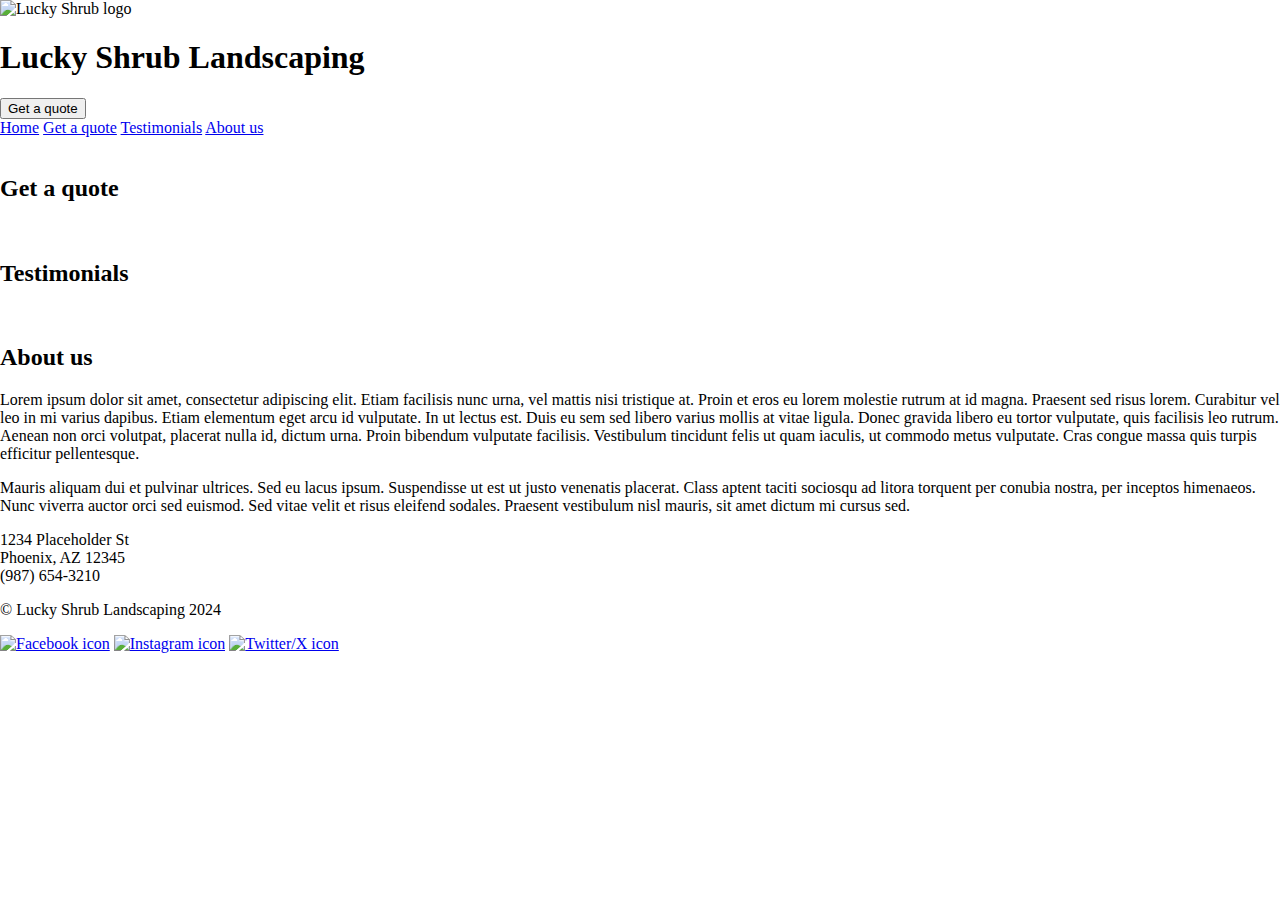
==== index.html @ db033210 "Add placeholder content" ====
<!DOCTYPE html>
<html lang="en">
<head>
    <meta charset="UTF-8">
    <meta name="viewport" content="width=device-width, initial-scale=1.0">
    <title>Lucky Shrub Landscaping</title>
    <link rel="stylesheet" href="style.css">
</head>
<body>
    <header>
        <img src="" alt="Lucky Shrub logo" class="logoImg">
        <h1>Lucky Shrub Landscaping</h1>
        <button>Get a quote</button>
        <nav>
            <a href="index.html">Home</a>
            <a href="quote.html">Get a quote</a>
            <a href="testimonials.html">Testimonials</a>
            <a href="about.html">About us</a>
        </nav>
    </header>
    <div class="container">
        <div class="card">
            <img src="" alt="" class="cardImg">
            <h2>Get a quote</h2>
        </div>
        <div class="card">
            <img src="" alt="" class="cardImg">
            <h2>Testimonials</h2>
        </div>
        <div class="card">
            <img src="" alt="" class="cardImg">
            <h2>About us</h2>
        </div>
        <div class="innerContainer">
            <p>
                Lorem ipsum dolor sit amet, consectetur adipiscing elit. Etiam facilisis nunc urna, vel mattis nisi tristique at. Proin et eros eu lorem molestie rutrum at id magna. Praesent sed risus lorem. Curabitur vel leo in mi varius dapibus. Etiam elementum eget arcu id vulputate. In ut lectus est. Duis eu sem sed libero varius mollis at vitae ligula. Donec gravida libero eu tortor vulputate, quis facilisis leo rutrum. Aenean non orci volutpat, placerat nulla id, dictum urna. Proin bibendum vulputate facilisis. Vestibulum tincidunt felis ut quam iaculis, ut commodo metus vulputate. Cras congue massa quis turpis efficitur pellentesque.
            </p>
            <p>
                Mauris aliquam dui et pulvinar ultrices. Sed eu lacus ipsum. Suspendisse ut est ut justo venenatis placerat. Class aptent taciti sociosqu ad litora torquent per conubia nostra, per inceptos himenaeos. Nunc viverra auctor orci sed euismod. Sed vitae velit et risus eleifend sodales. Praesent vestibulum nisl mauris, sit amet dictum mi cursus sed.
            </p>
        </div>
    </div>
    <footer>
        <p>1234 Placeholder St<br />
            Phoenix, AZ 12345<br />
            (987) 654-3210
        </p>
        <p>&copy Lucky Shrub Landscaping 2024</p>
        <div class="socialMedia">
            <a href="http://www.facebook.com"><img src="" alt="Facebook icon" class="socialIcon"></a>
            <a href="http://www.instagram.com"><img src="" alt="Instagram icon" class="socialIcon"></a>
            <a href="http://www.x.com"><img src="" alt="Twitter/X icon" class="socialIcon"></a>
        </div>
    </footer>

    <script src="script.js"></script>
</body>
</html>
---- style.css ----
* {
  box-sizing: border-box;
}

body {
  margin: 0;
  min-height: 100vh;
}
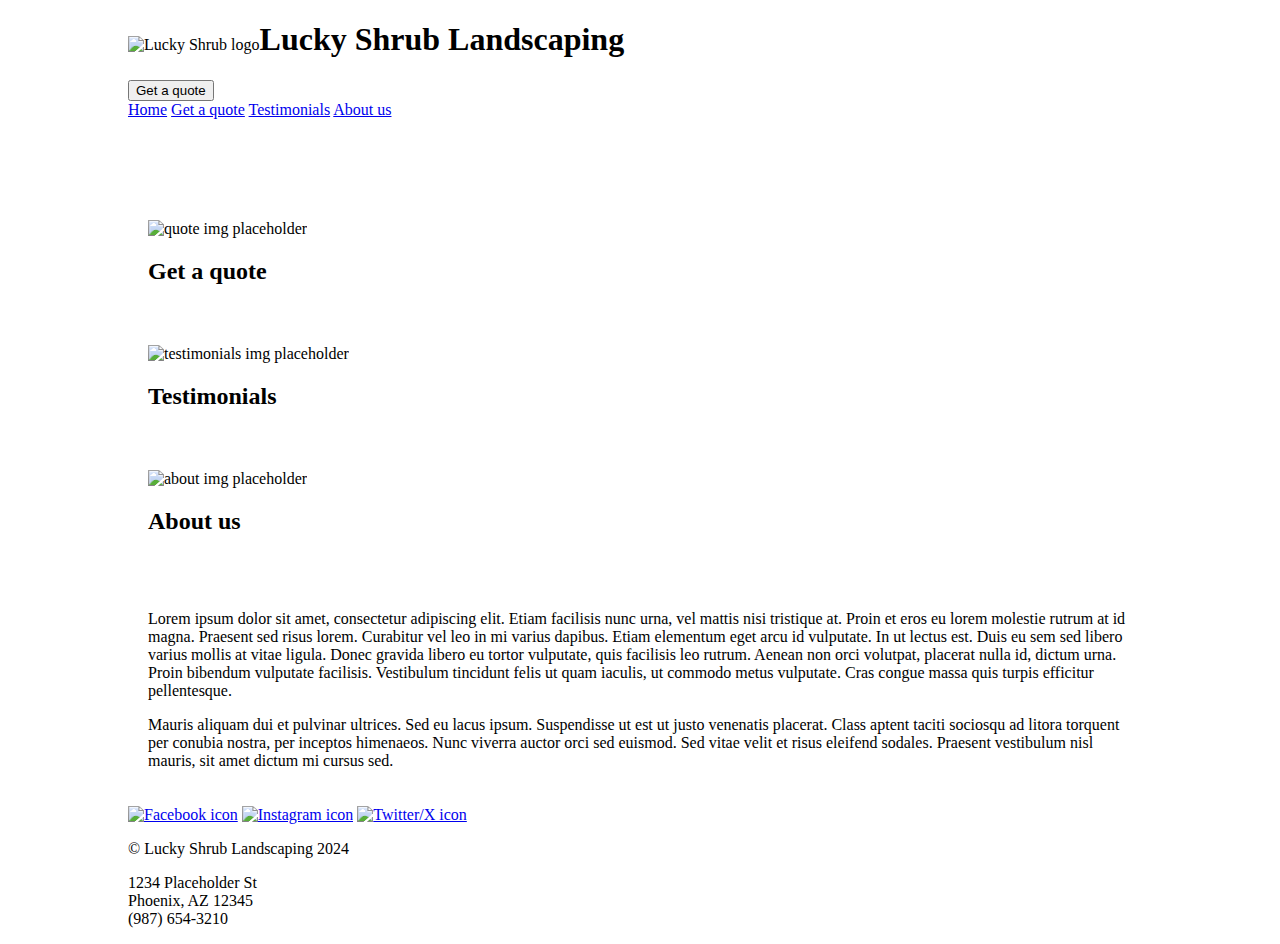
==== commit 0372c51e: "Add layout styling" ====
--- a/index.html
+++ b/index.html
@@ -8,28 +8,34 @@
 </head>
 <body>
     <header>
-        <img src="" alt="Lucky Shrub logo" class="logoImg">
-        <h1>Lucky Shrub Landscaping</h1>
-        <button>Get a quote</button>
-        <nav>
-            <a href="index.html">Home</a>
-            <a href="quote.html">Get a quote</a>
-            <a href="testimonials.html">Testimonials</a>
-            <a href="about.html">About us</a>
-        </nav>
+        <div class="logo">
+            <img src="" alt="Lucky Shrub logo" class="logoImg">
+            <h1>Lucky Shrub Landscaping</h1>
+        </div>
+        <div class="navigation">
+            <button>Get a quote</button>
+            <nav>
+                <a href="index.html">Home</a>
+                <a href="quote.html">Get a quote</a>
+                <a href="testimonials.html">Testimonials</a>
+                <a href="about.html">About us</a>
+            </nav>
+        </div>
     </header>
     <div class="container">
-        <div class="card">
-            <img src="" alt="" class="cardImg">
-            <h2>Get a quote</h2>
-        </div>
-        <div class="card">
-            <img src="" alt="" class="cardImg">
-            <h2>Testimonials</h2>
-        </div>
-        <div class="card">
-            <img src="" alt="" class="cardImg">
-            <h2>About us</h2>
+        <div class="cardBox">
+            <div class="card">
+                <img src="" alt="quote img placeholder" class="cardImg">
+                <h2>Get a quote</h2>
+            </div>
+            <div class="card">
+                <img src="" alt="testimonials img placeholder" class="cardImg">
+                <h2>Testimonials</h2>
+            </div>
+            <div class="card">
+                <img src="" alt="about img placeholder" class="cardImg">
+                <h2>About us</h2>
+            </div>
         </div>
         <div class="innerContainer">
             <p>
@@ -41,15 +47,17 @@
         </div>
     </div>
     <footer>
-        <p>1234 Placeholder St<br />
-            Phoenix, AZ 12345<br />
-            (987) 654-3210
-        </p>
-        <p>&copy Lucky Shrub Landscaping 2024</p>
         <div class="socialMedia">
             <a href="http://www.facebook.com"><img src="" alt="Facebook icon" class="socialIcon"></a>
             <a href="http://www.instagram.com"><img src="" alt="Instagram icon" class="socialIcon"></a>
             <a href="http://www.x.com"><img src="" alt="Twitter/X icon" class="socialIcon"></a>
+        </div>
+        <div class="footerText">
+            <p>&copy Lucky Shrub Landscaping 2024</p>
+            <p>1234 Placeholder St<br />
+                Phoenix, AZ 12345<br />
+                (987) 654-3210
+            </p>
         </div>
     </footer>
 
--- a/style.css
+++ b/style.css
@@ -7,3 +7,41 @@
   margin: 0;
   min-height: 100vh;
 }
+
+header{
+  height: 200px;
+  width: 80%;
+  max-width: 1200px;
+  margin: 0 auto;
+}
+.logo{
+  display: flex;
+  align-items: baseline;
+}
+
+.container{
+  width: 100%;
+  display: flex;
+  flex-direction: column;
+  align-items: center;
+}
+
+.innerContainer{
+  width: 80%;
+  max-width: 1200px;
+  padding: 20px;
+}
+
+.cardBox{
+  width: 80%;
+  max-width: 1200px;
+}
+.card{
+  padding: 20px;
+}
+
+footer{
+  width: 80%;
+  max-width: 1200px;
+  margin: 0 auto;
+}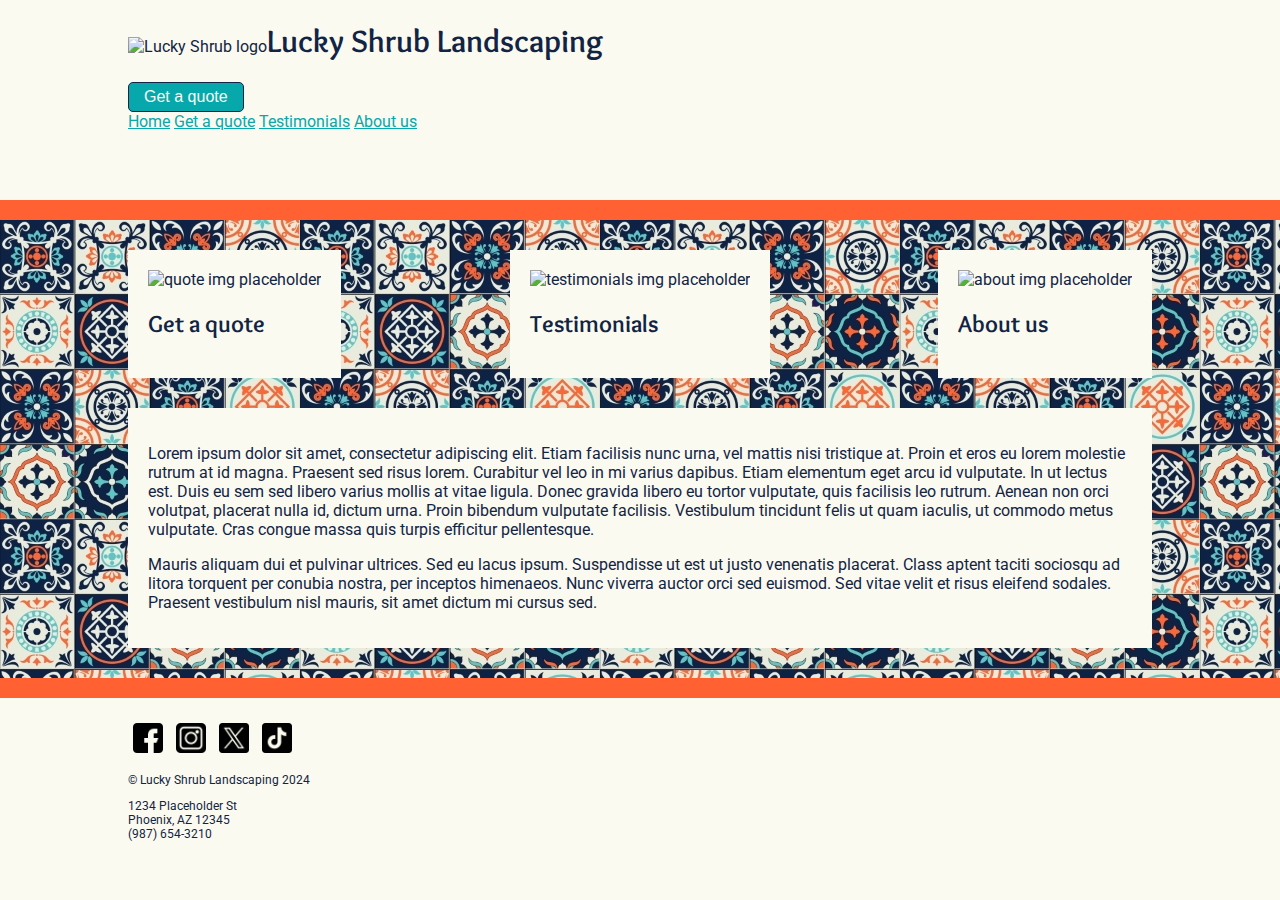
==== commit 90d63e65: "Footer styling" ====
--- a/index.html
+++ b/index.html
@@ -48,9 +48,10 @@
     </div>
     <footer>
         <div class="socialMedia">
-            <a href="http://www.facebook.com"><img src="" alt="Facebook icon" class="socialIcon"></a>
-            <a href="http://www.instagram.com"><img src="" alt="Instagram icon" class="socialIcon"></a>
-            <a href="http://www.x.com"><img src="" alt="Twitter/X icon" class="socialIcon"></a>
+            <a href="http://www.facebook.com"><img src="images/icons/facebook.png" alt="Facebook icon" class="socialIcon"></a>
+            <a href="http://www.instagram.com"><img src="images/icons/instagram.png" alt="Instagram icon" class="socialIcon"></a>
+            <a href="http://www.x.com"><img src="images/icons/twitter.png" alt="Twitter/X icon" class="socialIcon"></a>
+            <a href="http://www.tiktok.com"><img src="images/icons/tiktok.png" alt="TikTok icon" class="socialIcon"></a>
         </div>
         <div class="footerText">
             <p>&copy Lucky Shrub Landscaping 2024</p>
--- a/style.css
+++ b/style.css
@@ -1,4 +1,11 @@
+@import url('https://fonts.googleapis.com/css2?family=Overlock&family=Roboto&display=swap');
 
+:root{
+  --cream: #fafaf1;
+  --navy: #122443;
+  --red: #FF6132;
+  --teal: #07a8ab;
+}
 * {
   box-sizing: border-box;
 }
@@ -6,6 +13,28 @@
 body {
   margin: 0;
   min-height: 100vh;
+  background-color: var(--cream);
+  color: var(--navy);
+  font-family: "Roboto", Helvetica, Arial, sans-serif;
+}
+h1, h2, h3, h4, h5, h6{
+  font-family: "Overlock", Helvetica, Arial, sans-serif;
+  font-weight: bold;
+}
+a{
+  color: var(--teal);
+}
+button{
+  background-color: var(--teal);
+  color: var(--cream);
+  border: none;
+  border-radius: 5px;
+  border: 1px solid var(--navy);
+  font-size: 1em;
+  padding: 5px 15px;
+}
+button:hover, button:active{
+  background-color: var(--red);
 }
 
 header{
@@ -24,24 +53,129 @@
   display: flex;
   flex-direction: column;
   align-items: center;
+  background: var(--cream) url("images/tiles.jpg") repeat;
+  border-top: 20px solid var(--red);
+  border-bottom: 20px solid var(--red);
 }
-
 .innerContainer{
   width: 80%;
   max-width: 1200px;
   padding: 20px;
+  background-color: var(--cream);
+  margin: 30px;
 }
 
+/* Index page styling */
 .cardBox{
   width: 80%;
   max-width: 1200px;
 }
 .card{
   padding: 20px;
+  background-color: var(--cream);
+  margin: 30px 0;
+}
+.card:last-child{
+  margin-bottom: 0;
+}
+
+/* Quote page styling */
+form{
+  width: 100%;
+  max-width: 850px;
+}
+.formList div{
+  padding: 8px 15px;
+}
+form input{
+  width: 100%;
+}
+#description{
+  width: 100%;
+  height: 100px;
+}
+#zip{
+  width: 80%;
+}
+.smInput{
+  display: grid;
+  grid-template-columns: 60% 40%;
+  column-gap: 10px;
+  justify-content: center;
+  align-items: baseline;
+}
+.smInput div{
+  padding: 0;
+}
+.required{
+  color: var(--red);
+}
+.formList button{
+  width: 100px;
+  margin: 20px;
 }
 
 footer{
   width: 80%;
   max-width: 1200px;
   margin: 0 auto;
+  padding-top: 20px;
+}
+.socialIcon{
+  height: 30px;
+  margin: 5px;
+}
+
+@media screen and (min-width: 600px){
+  /* Index page styling */
+  .cardBox{
+    display: flex;
+    justify-content: space-between;
+  }
+  .card{
+    margin: 30px 30px 0 30px;
+  }
+  .card:first-child{
+    margin-left: 0;
+  }
+  .card:last-child{
+    margin-right: 0;
+  }
+
+  /* About page styling */
+  .gridBox{
+    display: grid;
+    grid-template-columns: auto auto;
+  }
+  .g3{
+    grid-column: span 2;
+  }
+
+  /* Quote page styling */
+  .formList{
+    display: grid;
+    grid-template-columns: 50% 50%;
+    justify-content: center;
+    align-items: baseline;
+  }
+  .wideInput{
+    grid-column: span 2;
+  }
+
+  footer{
+    font-size: 0.75em;
+  }
+}
+
+@media screen and (min-width: 1000px){
+  /* About page styling */
+  .g1{
+    grid-area: 1 / 2 / 2 / 3;
+  }
+  .g2{
+    grid-area: 2 / 2 / 3 / 3;
+  }
+  .g3{
+    grid-area: 1 / 1 / 3 / 2;
+  }
 }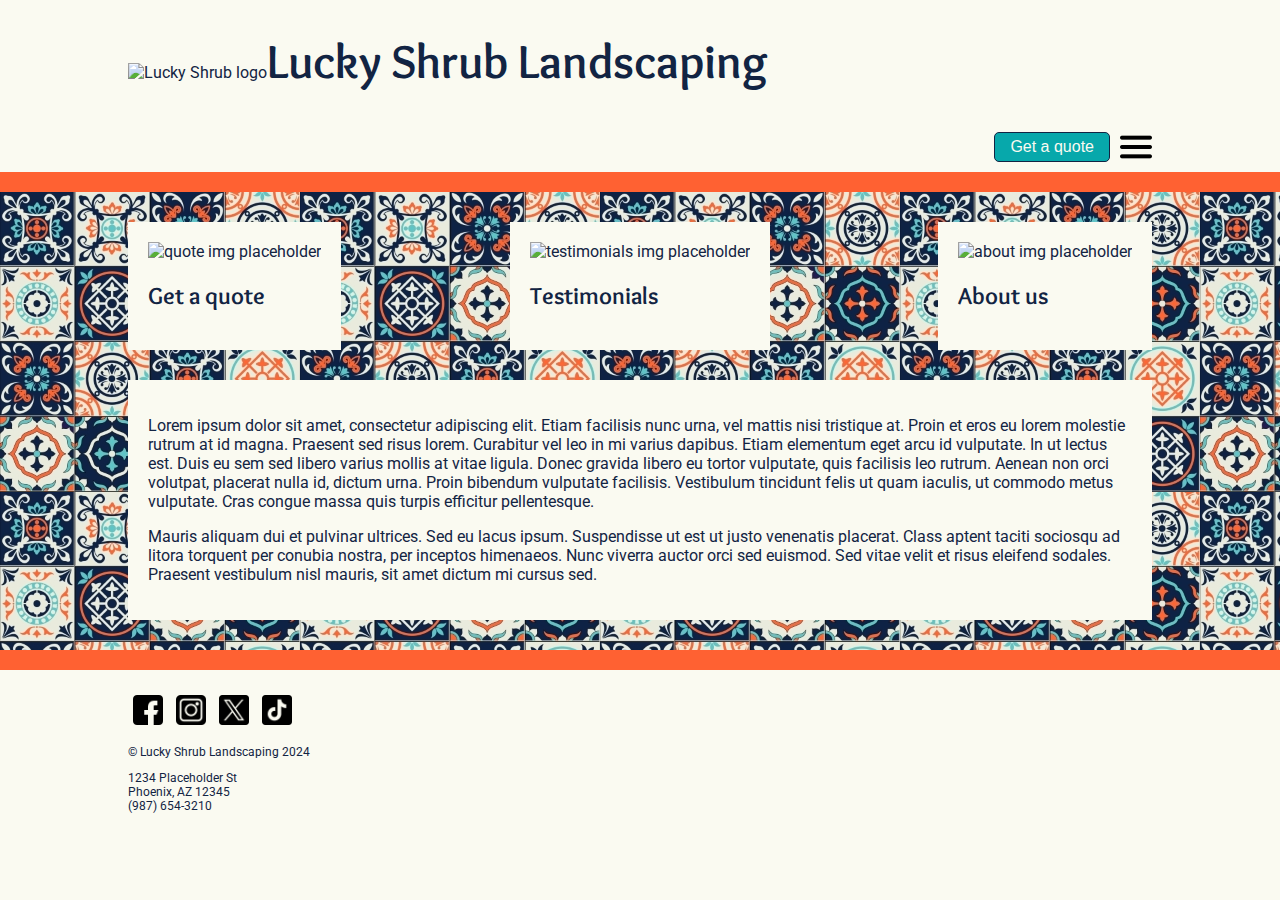
==== commit b34997c1: "Create hamburger dropdown menu" ====
--- a/index.html
+++ b/index.html
@@ -9,17 +9,18 @@
 <body>
     <header>
         <div class="logo">
-            <img src="" alt="Lucky Shrub logo" class="logoImg">
+            <img src="" alt="Lucky Shrub logo" id="logoImg">
             <h1>Lucky Shrub Landscaping</h1>
         </div>
-        <div class="navigation">
-            <button>Get a quote</button>
-            <nav>
-                <a href="index.html">Home</a>
-                <a href="quote.html">Get a quote</a>
-                <a href="testimonials.html">Testimonials</a>
-                <a href="about.html">About us</a>
-            </nav>
+        <div class="nav">
+            <a href="quote.html"><button>Get a quote</button></a>
+            <img src="images/icons/menu-burger.png" id="menuIcon" alt="navigation menu">
+        </div>
+        <div class="navDropdown">
+            <a href="index.html">Home</a>
+            <a href="quote.html">Get a quote</a>
+            <a href="testimonials.html">Testimonials</a>
+            <a href="about.html">About us</a>
         </div>
     </header>
     <div class="container">
@@ -62,6 +63,7 @@
         </div>
     </footer>
 
+    <script src="https://ajax.googleapis.com/ajax/libs/jquery/3.7.1/jquery.min.js"></script>
     <script src="script.js"></script>
 </body>
 </html>--- a/style.css
+++ b/style.css
@@ -38,7 +38,6 @@
 }
 
 header{
-  height: 200px;
   width: 80%;
   max-width: 1200px;
   margin: 0 auto;
@@ -46,6 +45,40 @@
 .logo{
   display: flex;
   align-items: baseline;
+}
+.logo h1{
+  font-size: 3em;
+}
+
+.nav{
+  display: flex;
+  align-items: center;
+  justify-content: right;
+}
+.navDropdown{
+  display: none;
+  background-color: var(--cream);
+  text-align: right;
+}
+.active{
+  display: block;
+}
+.navDropdown a{
+  display: block;
+  font-size: 1.25em;
+  text-decoration: none;
+  color: var(--navy);
+  padding: 8px 0;
+  border-top: 1px solid var(--red);
+}
+.navDropdown a:hover, .navDropdown a:active{
+  color: var(--teal);
+}
+.nav button{
+  margin: 10px;
+}
+#menuIcon{
+  cursor: pointer;
 }
 
 .container{
@@ -73,10 +106,7 @@
 .card{
   padding: 20px;
   background-color: var(--cream);
-  margin: 30px 0;
-}
-.card:last-child{
-  margin-bottom: 0;
+  margin-top: 30px;
 }
 
 /* Quote page styling */
@@ -132,14 +162,11 @@
     display: flex;
     justify-content: space-between;
   }
-  .card{
-    margin: 30px 30px 0 30px;
-  }
   .card:first-child{
-    margin-left: 0;
+    margin-right: 30px;
   }
   .card:last-child{
-    margin-right: 0;
+    margin-left: 30px;
   }
 
   /* About page styling */
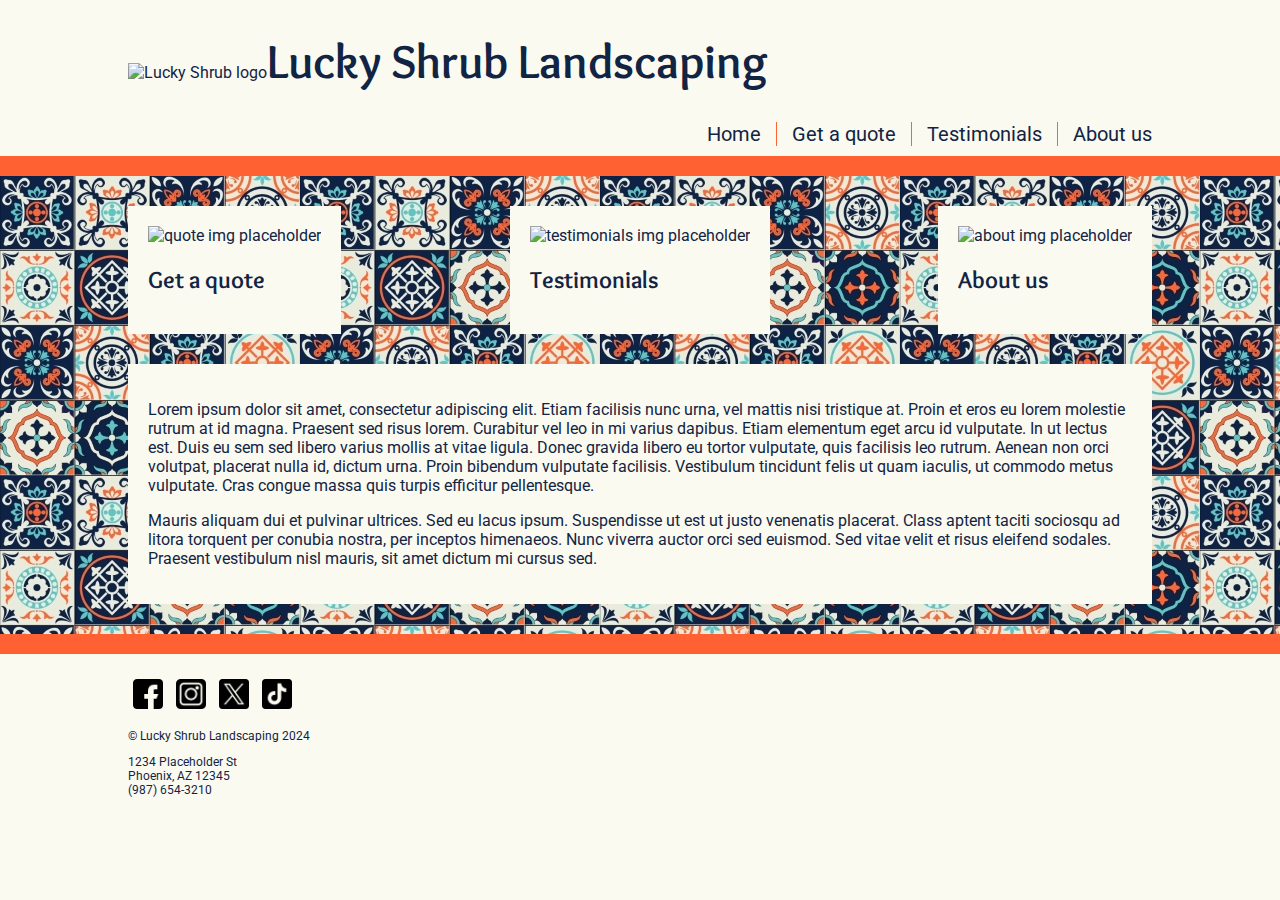
==== commit 4482149d: "Fix home page link styling" ====
--- a/index.html
+++ b/index.html
@@ -26,16 +26,16 @@
     <div class="container">
         <div class="cardBox">
             <div class="card">
-                <img src="" alt="quote img placeholder" class="cardImg">
-                <h2>Get a quote</h2>
+                <a href="quote.html"><img src="" alt="quote img placeholder" class="cardImg"></a>
+                <a href="quote.html"><h2>Get a quote</h2></a>
             </div>
             <div class="card">
-                <img src="" alt="testimonials img placeholder" class="cardImg">
-                <h2>Testimonials</h2>
+                <a href="testimonials.html"><img src="" alt="testimonials img placeholder" class="cardImg"></a>
+                <a href="testimonials.html"><h2>Testimonials</h2></a>
             </div>
             <div class="card">
-                <img src="" alt="about img placeholder" class="cardImg">
-                <h2>About us</h2>
+                <a href="about.html"><img src="" alt="about img placeholder" class="cardImg"></a>
+                <a href="about.html"><h2>About us</h2></a>
             </div>
         </div>
         <div class="innerContainer">
--- a/style.css
+++ b/style.css
@@ -32,6 +32,7 @@
   border: 1px solid var(--navy);
   font-size: 1em;
   padding: 5px 15px;
+  cursor: pointer;
 }
 button:hover, button:active{
   background-color: var(--red);
@@ -50,6 +51,7 @@
   font-size: 3em;
 }
 
+/* Navigation */
 .nav{
   display: flex;
   align-items: center;
@@ -108,6 +110,13 @@
   background-color: var(--cream);
   margin-top: 30px;
 }
+.card a{
+  color: var(--navy);
+  text-decoration: none;
+}
+.card a:hover, .card a:active{
+  color: var(--teal);
+}
 
 /* Quote page styling */
 form{
@@ -157,6 +166,24 @@
 }
 
 @media screen and (min-width: 600px){
+  /* Navigation */
+  .active{
+    display: flex;
+    flex-direction: row;
+    justify-content: right;
+    margin-bottom: 10px;
+  }
+  .navDropdown a{
+    display: inline-block;
+    border-top: 0;
+    border-right: 1px solid var(--red);
+    padding: 0 15px;
+  }
+  .navDropdown a:last-child{
+    border-right: 0;
+    padding-right: 0;
+  }
+
   /* Index page styling */
   .cardBox{
     display: flex;
@@ -195,6 +222,17 @@
 }
 
 @media screen and (min-width: 1000px){
+  /* Navigation */
+  .nav{
+    display: none;
+  }
+  .navDropdown{
+    display: flex;
+    flex-direction: row;
+    justify-content: right;
+    margin-bottom: 10px;
+  }
+
   /* About page styling */
   .g1{
     grid-area: 1 / 2 / 2 / 3;
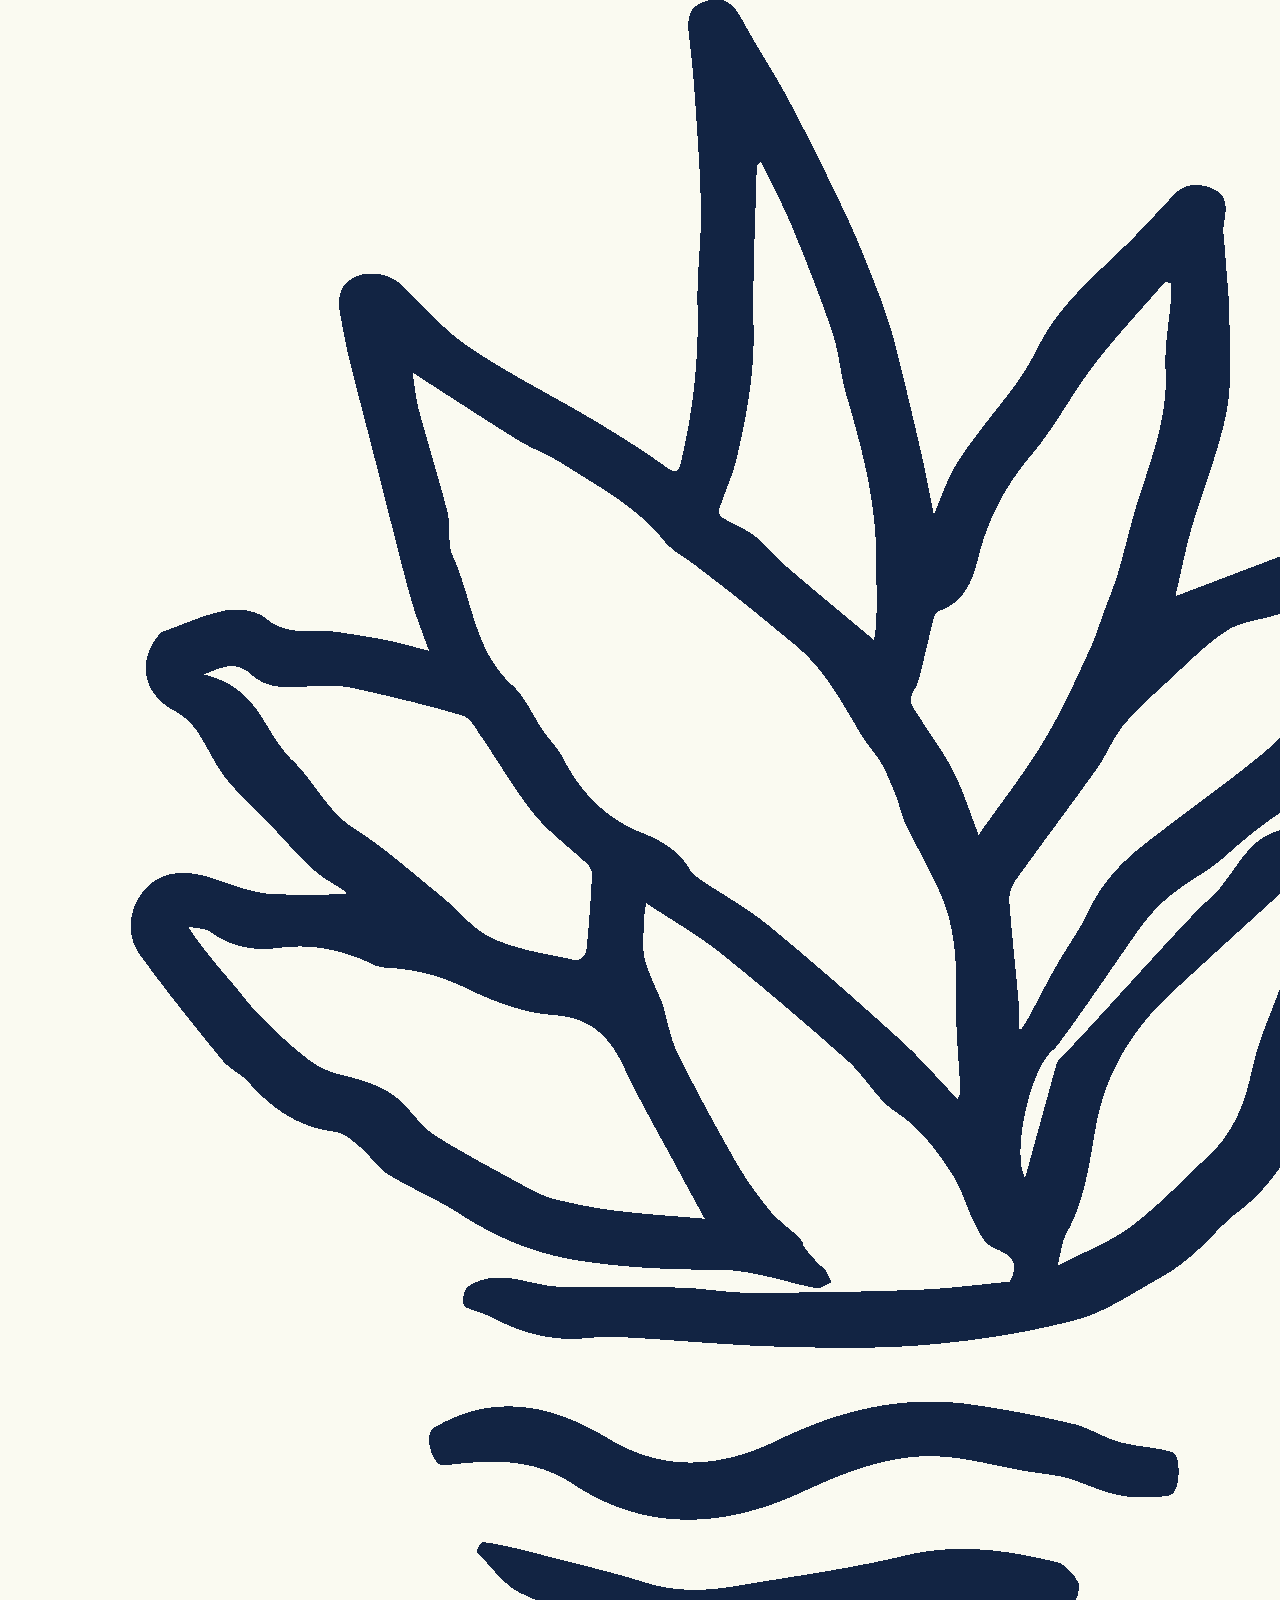
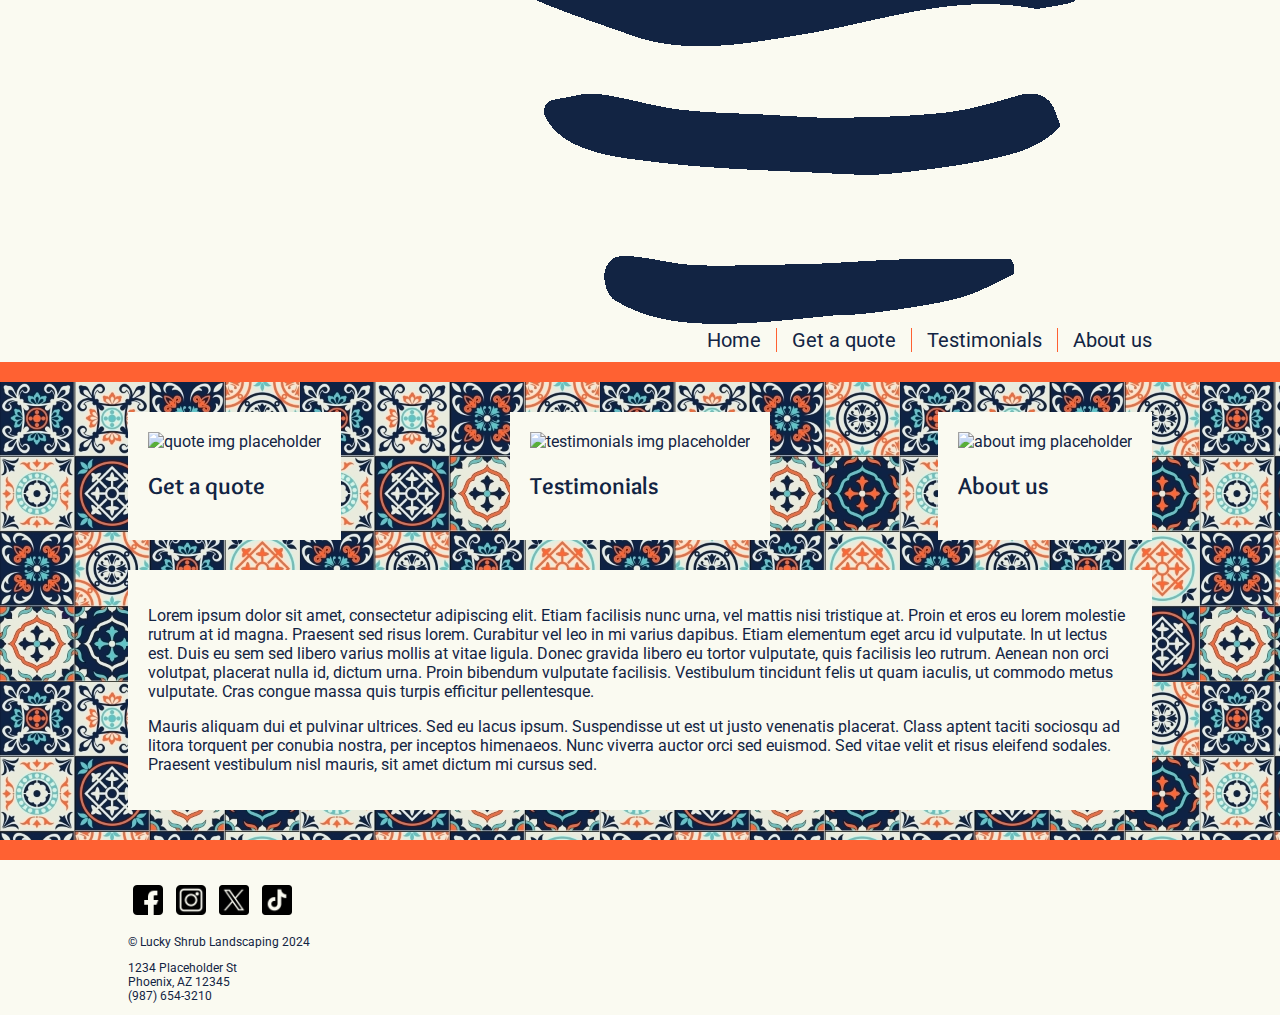
==== commit 30584b6a: "Logo and header styling" ====
--- a/index.html
+++ b/index.html
@@ -9,7 +9,7 @@
 <body>
     <header>
         <div class="logo">
-            <img src="" alt="Lucky Shrub logo" id="logoImg">
+            <img src="images/blueLogo.png" alt="Lucky Shrub logo" id="logoImg">
             <h1>Lucky Shrub Landscaping</h1>
         </div>
         <div class="nav">
--- a/style.css
+++ b/style.css
@@ -45,10 +45,15 @@
 }
 .logo{
   display: flex;
-  align-items: baseline;
+  align-items: center;
 }
 .logo h1{
-  font-size: 3em;
+  font-size: 2em;
+  margin: 10px;
+}
+.logoImg{
+  height: 100px;
+  margin: 10px;
 }
 
 /* Navigation */
@@ -154,6 +159,7 @@
   margin: 20px;
 }
 
+/* Footer styling */
 footer{
   width: 80%;
   max-width: 1200px;
@@ -165,7 +171,12 @@
   margin: 5px;
 }
 
+/* Responsive styling for tablets and larger */
 @media screen and (min-width: 600px){
+  .logo h1{
+    font-size: 3em;
+  }
+
   /* Navigation */
   .active{
     display: flex;
@@ -221,6 +232,7 @@
   }
 }
 
+/* Responsive styling for laptops and larger */
 @media screen and (min-width: 1000px){
   /* Navigation */
   .nav{
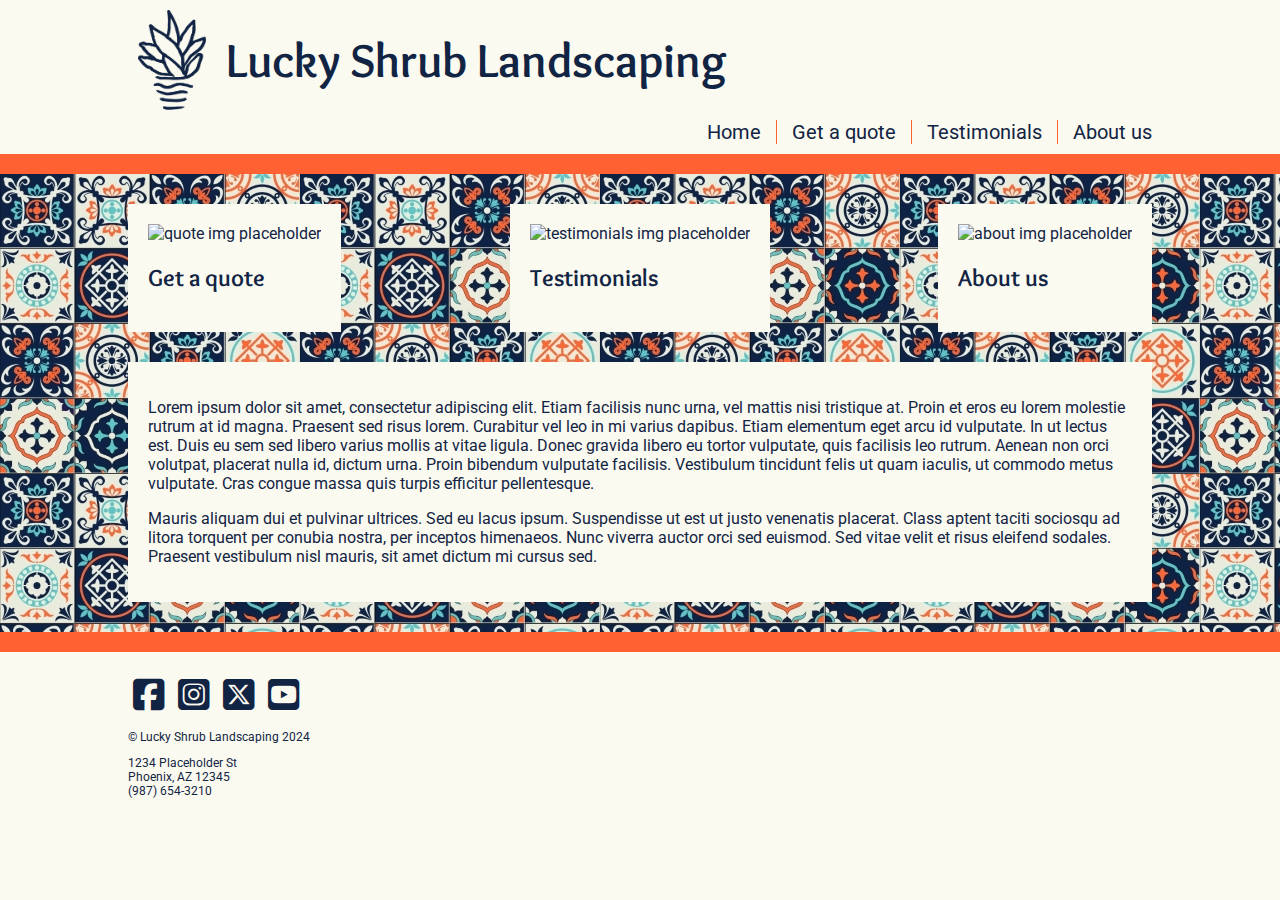
==== commit b6d8ea7d: "Fix social icons" ====
--- a/index.html
+++ b/index.html
@@ -5,11 +5,12 @@
     <meta name="viewport" content="width=device-width, initial-scale=1.0">
     <title>Lucky Shrub Landscaping</title>
     <link rel="stylesheet" href="style.css">
+    <link rel="stylesheet" href="https://cdnjs.cloudflare.com/ajax/libs/font-awesome/6.5.2/css/all.min.css">
 </head>
 <body>
     <header>
         <div class="logo">
-            <img src="images/blueLogo.png" alt="Lucky Shrub logo" id="logoImg">
+            <img src="images/blueLogo.png" alt="Lucky Shrub logo" class="logoImg">
             <h1>Lucky Shrub Landscaping</h1>
         </div>
         <div class="nav">
@@ -49,10 +50,10 @@
     </div>
     <footer>
         <div class="socialMedia">
-            <a href="http://www.facebook.com"><img src="images/icons/facebook.png" alt="Facebook icon" class="socialIcon"></a>
-            <a href="http://www.instagram.com"><img src="images/icons/instagram.png" alt="Instagram icon" class="socialIcon"></a>
-            <a href="http://www.x.com"><img src="images/icons/twitter.png" alt="Twitter/X icon" class="socialIcon"></a>
-            <a href="http://www.tiktok.com"><img src="images/icons/tiktok.png" alt="TikTok icon" class="socialIcon"></a>
+            <a href="http://www.facebook.com" target="_blank"><i class="fa-brands fa-square-facebook socialIcon"></i></a>
+            <a href="http://www.instagram.com" target="_blank"><i class="fa-brands fa-square-instagram socialIcon"></i></a>
+            <a href="http://www.x.com" target="_blank"><i class="fa-brands fa-square-x-twitter socialIcon"></i></a>
+            <a href="http://www.youtube.com" target="_blank"><i class="fa-brands fa-square-youtube socialIcon"></i></a>
         </div>
         <div class="footerText">
             <p>&copy Lucky Shrub Landscaping 2024</p>
--- a/style.css
+++ b/style.css
@@ -167,8 +167,9 @@
   padding-top: 20px;
 }
 .socialIcon{
-  height: 30px;
   margin: 5px;
+  color: var(--navy);
+  font-size: 2.5em;
 }
 
 /* Responsive styling for tablets and larger */
@@ -230,6 +231,9 @@
   footer{
     font-size: 0.75em;
   }
+  .socialIcon{
+    font-size: 3em;
+  }
 }
 
 /* Responsive styling for laptops and larger */
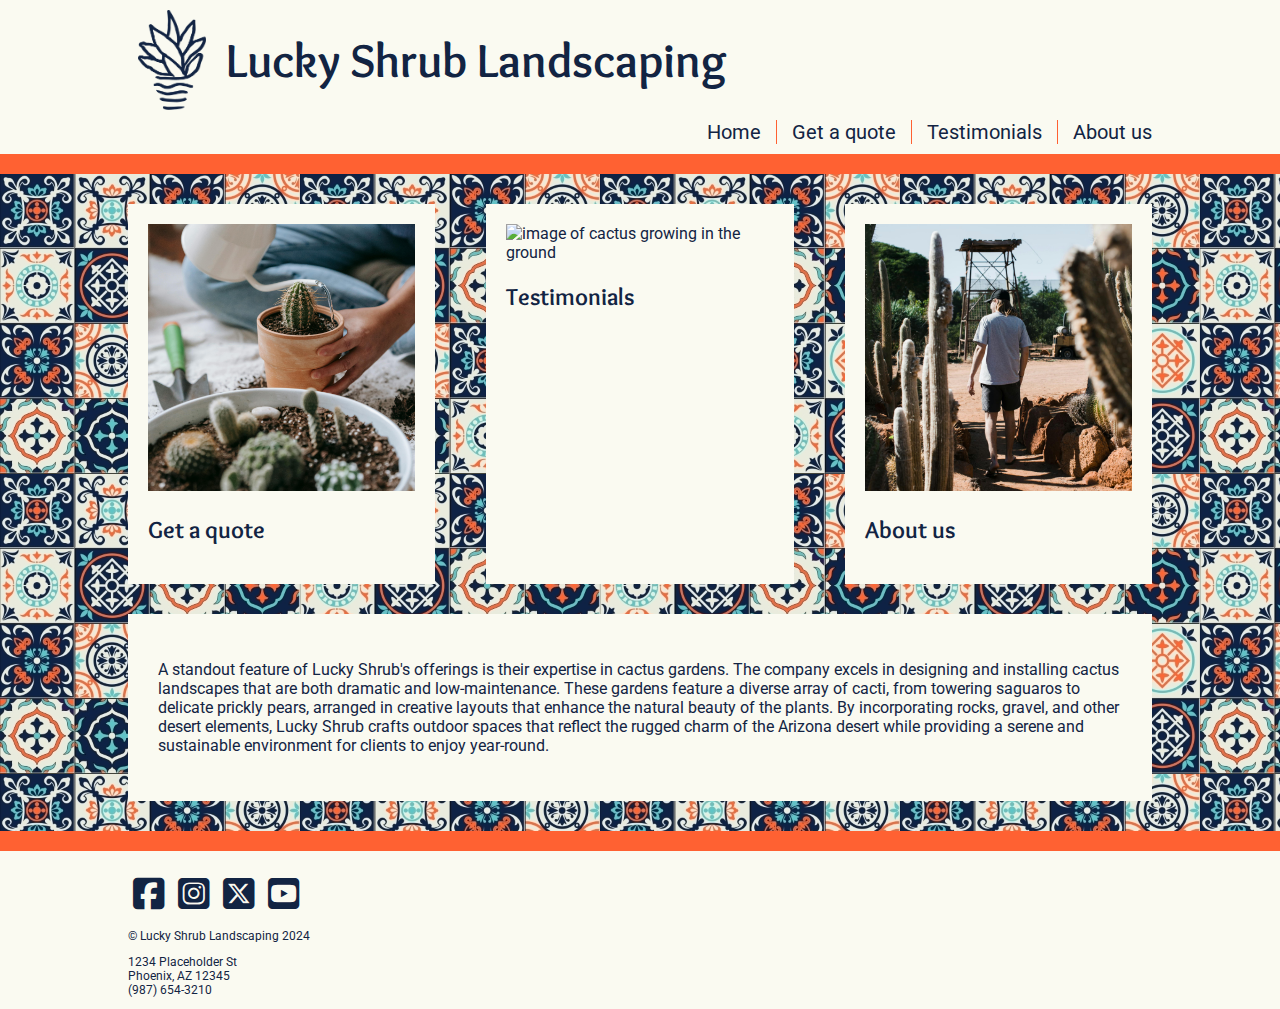
==== commit 38f0d09a: "Add content" ====
--- a/index.html
+++ b/index.html
@@ -27,24 +27,21 @@
     <div class="container">
         <div class="cardBox">
             <div class="card">
-                <a href="quote.html"><img src="" alt="quote img placeholder" class="cardImg"></a>
+                <a href="quote.html"><img src="images/quoteSq.jpg" alt="image of cactuses in pots" class="cardImg"></a>
                 <a href="quote.html"><h2>Get a quote</h2></a>
             </div>
             <div class="card">
-                <a href="testimonials.html"><img src="" alt="testimonials img placeholder" class="cardImg"></a>
+                <a href="testimonials.html"><img src="images/testSq.jpg" alt="image of cactus growing in the ground" class="cardImg"></a>
                 <a href="testimonials.html"><h2>Testimonials</h2></a>
             </div>
             <div class="card">
-                <a href="about.html"><img src="" alt="about img placeholder" class="cardImg"></a>
+                <a href="about.html"><img src="images/aboutSq.jpg" alt="image of man walking through cactus garden" class="cardImg"></a>
                 <a href="about.html"><h2>About us</h2></a>
             </div>
         </div>
         <div class="innerContainer">
             <p>
-                Lorem ipsum dolor sit amet, consectetur adipiscing elit. Etiam facilisis nunc urna, vel mattis nisi tristique at. Proin et eros eu lorem molestie rutrum at id magna. Praesent sed risus lorem. Curabitur vel leo in mi varius dapibus. Etiam elementum eget arcu id vulputate. In ut lectus est. Duis eu sem sed libero varius mollis at vitae ligula. Donec gravida libero eu tortor vulputate, quis facilisis leo rutrum. Aenean non orci volutpat, placerat nulla id, dictum urna. Proin bibendum vulputate facilisis. Vestibulum tincidunt felis ut quam iaculis, ut commodo metus vulputate. Cras congue massa quis turpis efficitur pellentesque.
-            </p>
-            <p>
-                Mauris aliquam dui et pulvinar ultrices. Sed eu lacus ipsum. Suspendisse ut est ut justo venenatis placerat. Class aptent taciti sociosqu ad litora torquent per conubia nostra, per inceptos himenaeos. Nunc viverra auctor orci sed euismod. Sed vitae velit et risus eleifend sodales. Praesent vestibulum nisl mauris, sit amet dictum mi cursus sed.
+                A standout feature of Lucky Shrub's offerings is their expertise in cactus gardens. The company excels in designing and installing cactus landscapes that are both dramatic and low-maintenance. These gardens feature a diverse array of cacti, from towering saguaros to delicate prickly pears, arranged in creative layouts that enhance the natural beauty of the plants. By incorporating rocks, gravel, and other desert elements, Lucky Shrub crafts outdoor spaces that reflect the rugged charm of the Arizona desert while providing a serene and sustainable environment for clients to enjoy year-round.
             </p>
         </div>
     </div>
--- a/style.css
+++ b/style.css
@@ -23,6 +23,9 @@
 }
 a{
   color: var(--teal);
+}
+ul{
+  padding: 1em;
 }
 button{
   background-color: var(--teal);
@@ -122,6 +125,9 @@
 .card a:hover, .card a:active{
   color: var(--teal);
 }
+.cardImg{
+  width: 100%;
+}
 
 /* Quote page styling */
 form{
@@ -159,6 +165,79 @@
   margin: 20px;
 }
 
+/* Testimonial slideshow */
+.slideshow{
+  width: 100%;
+  position: relative;
+}
+.slide{
+  display: none;
+}
+
+.slideImg{
+  width: 100%;
+}
+
+#prev, #next{
+  cursor: pointer;
+  position: absolute;
+  top: 50%;
+  width: auto;
+  padding: 16px;
+  margin-top: -1em;
+  color: var(--cream);
+  font-weight: bold;
+  font-size: 2em;
+  transition: 0.6s ease;
+  user-select: none;
+}
+
+#prev{
+  left: 0;
+  border-radius: 0 5px 5px 0;
+}
+
+#next{
+  right: 0;
+  border-radius: 5px 0 0 5px;
+}
+
+#prev:hover, #next:hover {
+  background-color: rgba(0,0,0,0.6);
+}
+
+.slideCaption{
+  color: var(--cream);
+  position: absolute;
+  bottom: 0;
+  background-color: rgba(0,0,0,0.6);
+  padding: 15px;
+  width: 100%;
+}
+
+.fade {
+  animation-name: fade;
+  animation-duration: 1.5s;
+}
+
+@keyframes fade {
+  from {opacity: .4}
+  to {opacity: 1}
+}
+
+/* About page */
+.g1 img{
+  width: 100%;
+}
+.centerImg{
+  display: flex;
+  justify-content: center;
+}
+.centerImg img{
+  width: 75%;
+  margin: 20px;
+}
+
 /* Footer styling */
 footer{
   width: 80%;
@@ -174,6 +253,10 @@
 
 /* Responsive styling for tablets and larger */
 @media screen and (min-width: 600px){
+  .innerContainer{
+    padding: 30px;
+  }
+
   .logo h1{
     font-size: 3em;
   }
@@ -201,17 +284,16 @@
     display: flex;
     justify-content: space-between;
   }
-  .card:first-child{
-    margin-right: 30px;
-  }
-  .card:last-child{
-    margin-left: 30px;
+  .card{
+    width: 30%;
   }
 
   /* About page styling */
   .gridBox{
     display: grid;
-    grid-template-columns: auto auto;
+    grid-template-columns: auto 200px;
+    grid-template-rows: 200px auto;
+    grid-gap: 20px;
   }
   .g3{
     grid-column: span 2;
@@ -234,6 +316,11 @@
   .socialIcon{
     font-size: 3em;
   }
+
+  /* Testimonials page */
+  .slideCaption{
+    font-size: 1.5em;
+  }
 }
 
 /* Responsive styling for laptops and larger */
